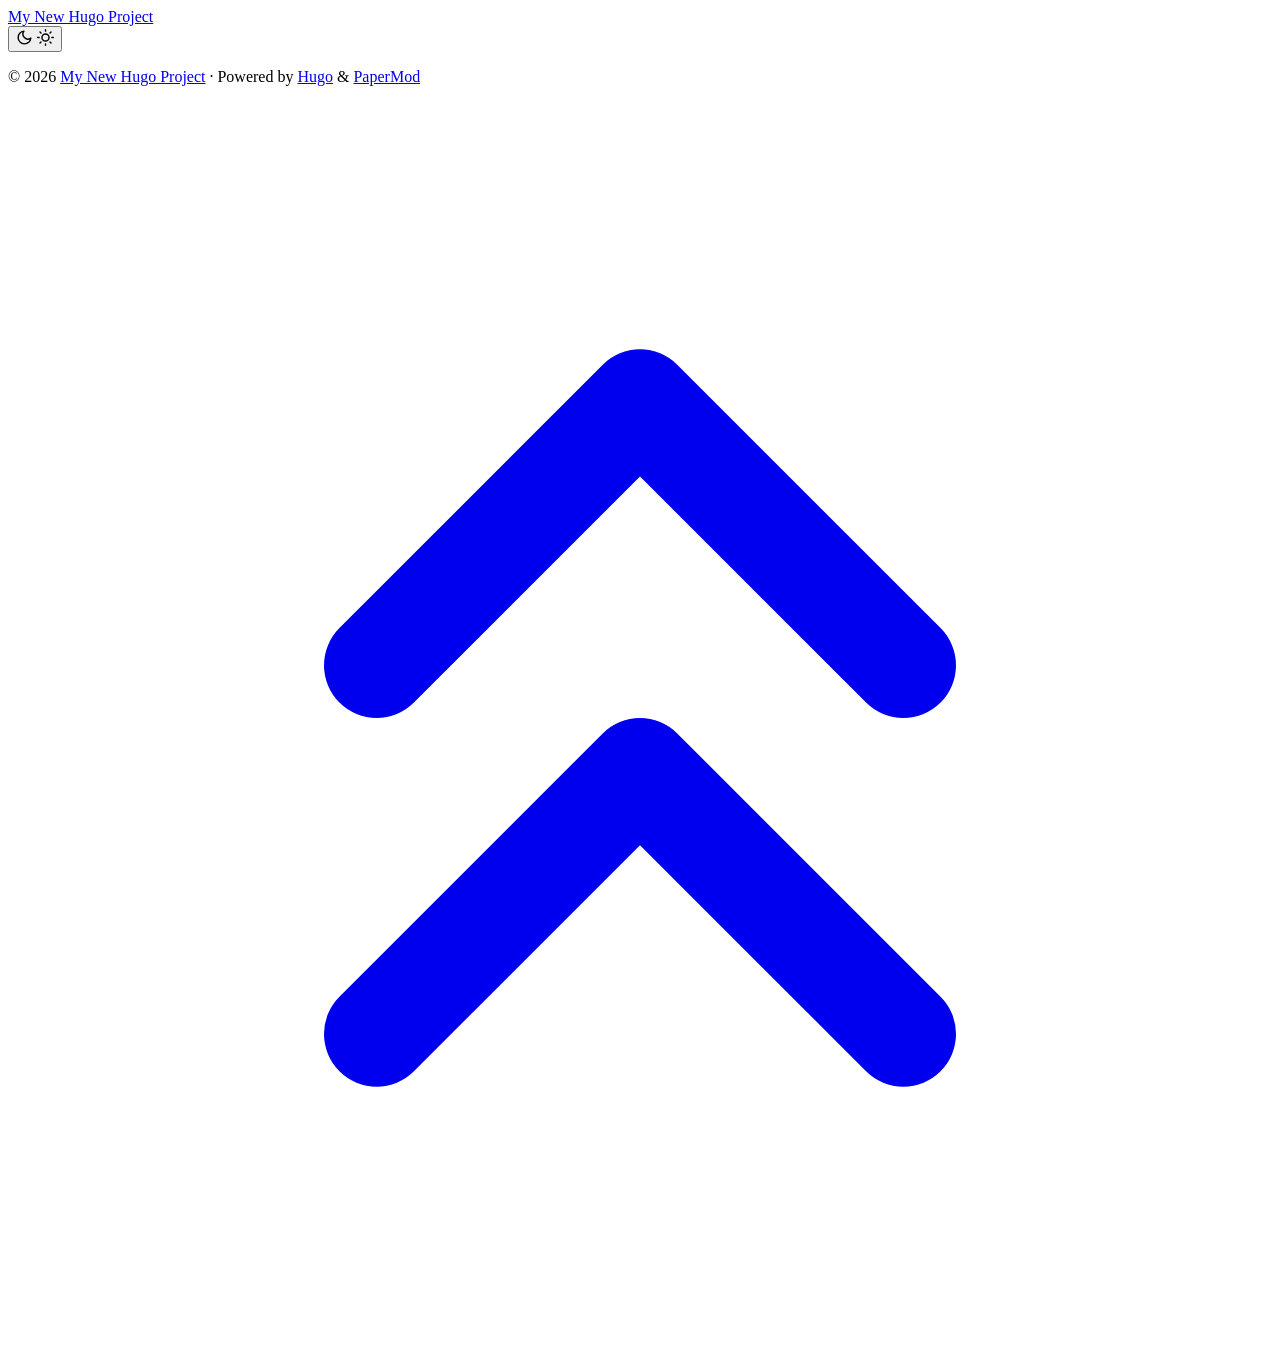
==== public/index.html @ f7597119 "Initial commit" ====
<!DOCTYPE html>
<html lang="en" dir="auto" data-theme="auto">

<head><script src="/livereload.js?mindelay=10&amp;v=2&amp;port=1313&amp;path=livereload" data-no-instant defer></script><meta charset="utf-8">
<meta http-equiv="X-UA-Compatible" content="IE=edge">
<meta name="viewport" content="width=device-width, initial-scale=1, shrink-to-fit=no">
<meta name="robots" content="noindex, nofollow">
<title>My New Hugo Project</title>

<meta name="description" content="">
<meta name="author" content="">
<link rel="canonical" href="http://localhost:1313/">
<link crossorigin="anonymous" href="/assets/css/stylesheet.95ae6e9689bd0037456375629f411acbf8ed76e0e9a7599900ad281f9526dee6.css" integrity="sha256-la5ulom9ADdFY3Vin0Eay/jtduDpp1mZAK0oH5Um3uY=" rel="preload stylesheet" as="style">
<link rel="icon" href="http://localhost:1313/favicon.ico">
<link rel="icon" type="image/png" sizes="16x16" href="http://localhost:1313/favicon-16x16.png">
<link rel="icon" type="image/png" sizes="32x32" href="http://localhost:1313/favicon-32x32.png">
<link rel="apple-touch-icon" href="http://localhost:1313/apple-touch-icon.png">
<link rel="mask-icon" href="http://localhost:1313/safari-pinned-tab.svg">
<meta name="theme-color" content="#2e2e33">
<meta name="msapplication-TileColor" content="#2e2e33">
<link rel="alternate" type="application/rss+xml" href="http://localhost:1313/index.xml" title="rss">
<link rel="alternate" hreflang="en" href="http://localhost:1313/">
<noscript>
    <style>
        #theme-toggle,
        .top-link {
            display: none;
        }

    </style>
    <style>
        @media (prefers-color-scheme: dark) {
            :root {
                --theme: rgb(29, 30, 32);
                --entry: rgb(46, 46, 51);
                --primary: rgb(218, 218, 219);
                --secondary: rgb(155, 156, 157);
                --tertiary: rgb(65, 66, 68);
                --content: rgb(196, 196, 197);
                --code-block-bg: rgb(46, 46, 51);
                --code-bg: rgb(55, 56, 62);
                --border: rgb(51, 51, 51);
                color-scheme: dark;
            }

            .list {
                background: var(--theme);
            }

            .toc {
                background: var(--entry);
            }
        }

    </style>
</noscript>
<script>
    if (localStorage.getItem("pref-theme") === "dark") {
        document.querySelector("html").dataset.theme = 'dark';
    } else if (localStorage.getItem("pref-theme") === "light") {
       document.querySelector("html").dataset.theme = 'light';
    } else if (window.matchMedia('(prefers-color-scheme: dark)').matches) {
        document.querySelector("html").dataset.theme = 'dark';
    } else {
        document.querySelector("html").dataset.theme = 'light';
    }

</script>
	<meta name="generator" content="Hugo 0.169.0">
</head>
<body class="list" id="top">
    <header class="header">
    <nav class="header-nav">
        <div class="logo">
            <a href="http://localhost:1313/" accesskey="h" title="My New Hugo Project (Alt + H)">My New Hugo Project</a>
            <div class="logo-switches">
                <button id="theme-toggle" class="theme-toggle" accesskey="t" title="(Alt + T)" aria-label="Toggle theme">
                    <svg class="moon" xmlns="http://www.w3.org/2000/svg" width="17" height="17" viewBox="0 0 24 24"
                        fill="none" stroke="currentColor" stroke-width="2" stroke-linecap="round"
                        stroke-linejoin="round">
                        <path d="M21 12.79A9 9 0 1 1 11.21 3 7 7 0 0 0 21 12.79z"></path>
                    </svg>
                    <svg class="sun" xmlns="http://www.w3.org/2000/svg" width="17" height="17" viewBox="0 0 24 24"
                        fill="none" stroke="currentColor" stroke-width="2" stroke-linecap="round"
                        stroke-linejoin="round">
                        <circle cx="12" cy="12" r="5"></circle>
                        <line x1="12" y1="1" x2="12" y2="3"></line>
                        <line x1="12" y1="21" x2="12" y2="23"></line>
                        <line x1="4.22" y1="4.22" x2="5.64" y2="5.64"></line>
                        <line x1="18.36" y1="18.36" x2="19.78" y2="19.78"></line>
                        <line x1="1" y1="12" x2="3" y2="12"></line>
                        <line x1="21" y1="12" x2="23" y2="12"></line>
                        <line x1="4.22" y1="19.78" x2="5.64" y2="18.36"></line>
                        <line x1="18.36" y1="5.64" x2="19.78" y2="4.22"></line>
                    </svg>
                </button>
            </div>
        </div>
        <ul id="menu" class="menu">
        </ul>
    </nav>
</header>
<main class="main"> 
    </main>
    
<footer class="footer">
        <span>&copy; 2026 <a href="http://localhost:1313/">My New Hugo Project</a></span> · 

    
    
    <span>
        Powered by
        <a href="https://gohugo.io/?utm_source=papermod" rel="noopener" target="_blank">Hugo</a> &
        <a href="https://github.com/adityatelange/hugo-PaperMod/" rel="noopener" target="_blank">PaperMod</a>
    </span>
</footer>
<a href="#top" id="top-link" class="top-link hidden" aria-label="go to top" title="Go to Top (Alt + G)" accesskey="g">
    <svg xmlns="http://www.w3.org/2000/svg" viewBox="0 0 24 24" fill="none" stroke="currentColor" stroke-width="2"
        stroke-linecap="round" stroke-linejoin="round" class="feather feather-chevrons-up">
        <polyline points="17 11 12 6 7 11"></polyline>
        <polyline points="17 18 12 13 7 18"></polyline>
    </svg>
</a>

<script>
    let menu = document.getElementById('menu');
    if (menu) {
        
        const scrollPosition = localStorage.getItem("menu-scroll-position");
        if (scrollPosition) {
            menu.scrollLeft = parseInt(scrollPosition, 10);
        }
        
        
        let menuScrollTimeout;
        menu.addEventListener("scroll", function () {
            clearTimeout(menuScrollTimeout);
            menuScrollTimeout = setTimeout(function () {
                localStorage.setItem("menu-scroll-position", menu.scrollLeft);
            }, 150);
        }, { passive: true });
    }

    document.querySelectorAll('a[href^="#"]').forEach(anchor => {
        anchor.addEventListener("click", function (e) {
            e.preventDefault();
            var id = this.getAttribute("href").substr(1);
            const target = document.querySelector(`[id='${decodeURIComponent(id)}']`);
            if (!window.matchMedia('(prefers-reduced-motion: reduce)').matches) {
                target.scrollIntoView({
                    behavior: "smooth"
                });
            } else {
                target.scrollIntoView();
            }
            
            
            if (target.tabIndex < 0 && !target.hasAttribute("tabindex")) {
                target.setAttribute("tabindex", "-1");
            }
            target.focus({ preventScroll: true });
            if (id === "top") {
                history.replaceState(null, null, " ");
            } else {
                history.pushState(null, null, `#${id}`);
            }
        });
    });

</script>
<script>
    var toplink = document.getElementById("top-link");
    var scrollTicking = false;
    
    window.addEventListener("scroll", function () {
        if (scrollTicking) {
            return;
        }
        scrollTicking = true;
        requestAnimationFrame(function () {
            const scrollThreshold = window.innerHeight;
            const shown = document.body.scrollTop > scrollThreshold || document.documentElement.scrollTop > scrollThreshold;
            toplink.classList.toggle("hidden", !shown);
            scrollTicking = false;
        });
    }, { passive: true });

</script>
<script>
    document.getElementById("theme-toggle").addEventListener("click", () => {
        const html = document.querySelector("html");
        if (html.dataset.theme === "dark") {
            html.dataset.theme = 'light';
            localStorage.setItem("pref-theme", 'light');
        } else {
            html.dataset.theme = 'dark';
            localStorage.setItem("pref-theme", 'dark');
        }
    })

</script>
</body>

</html>
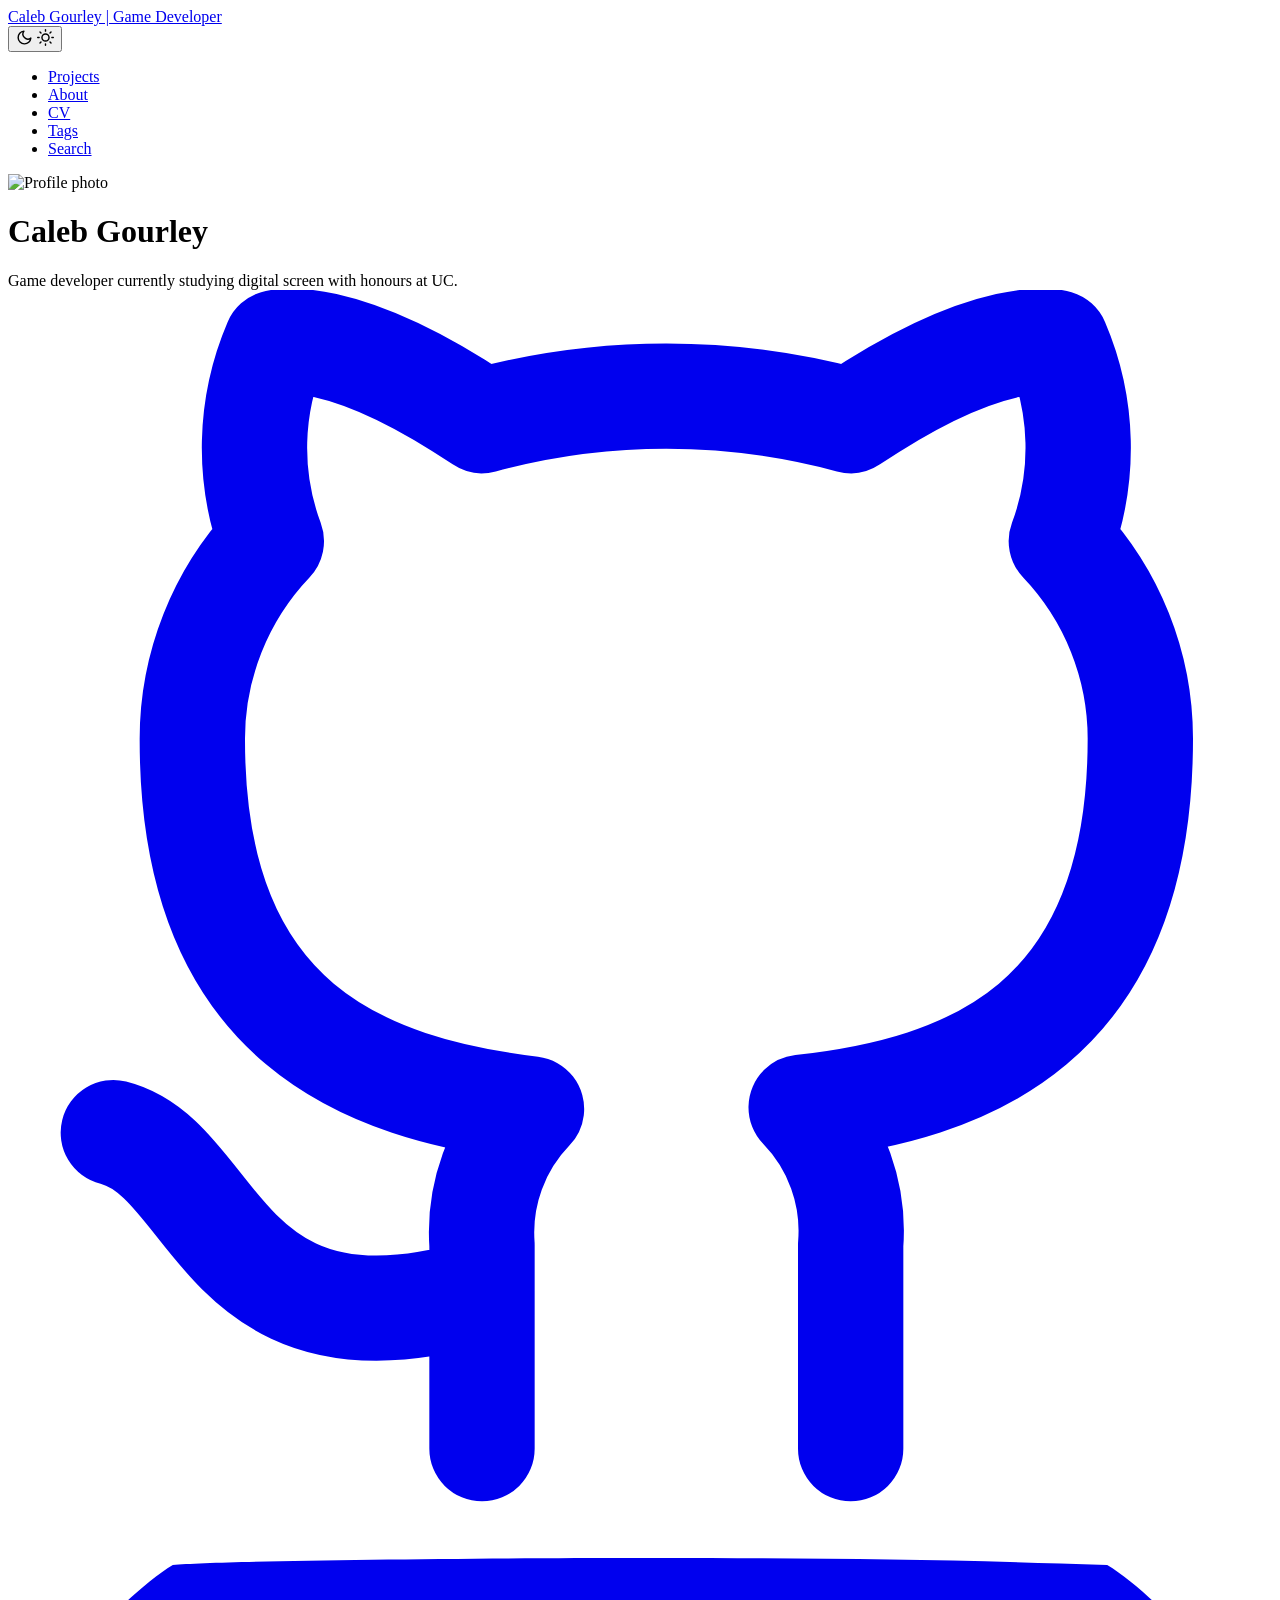
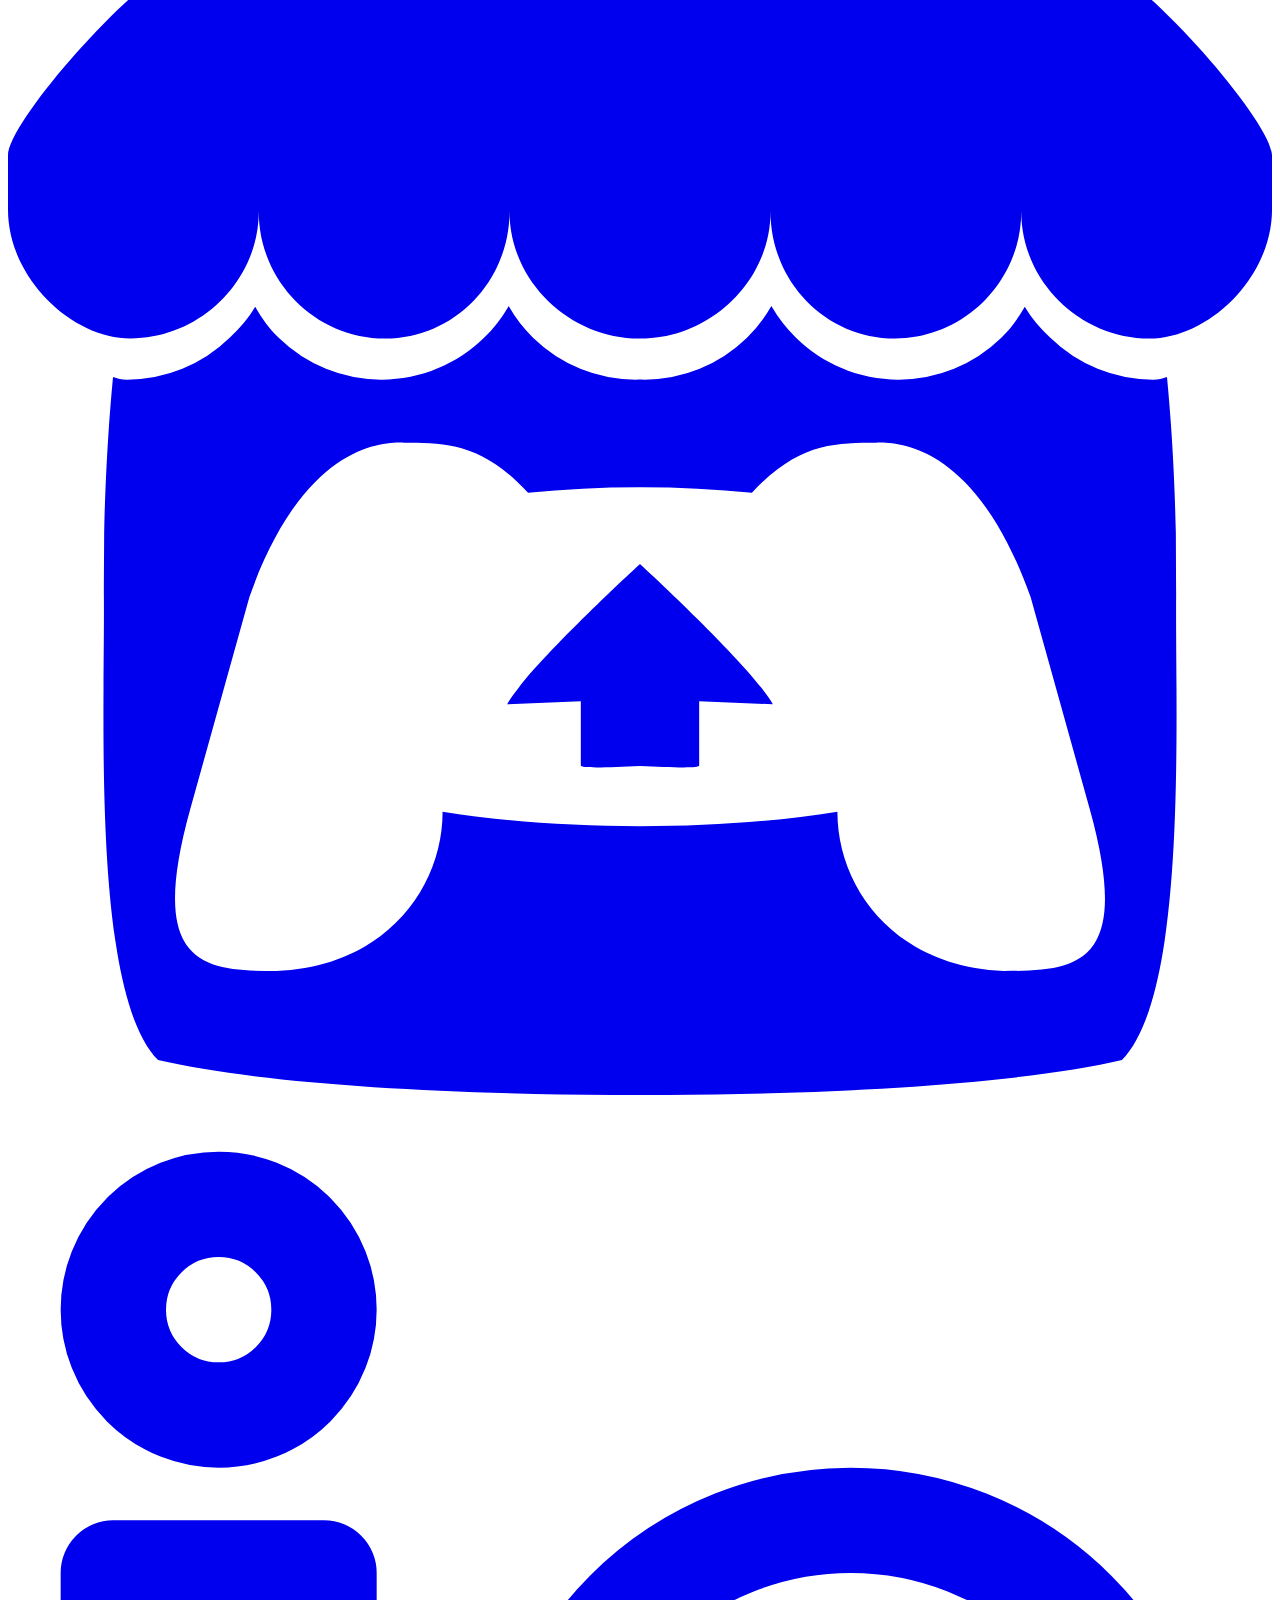
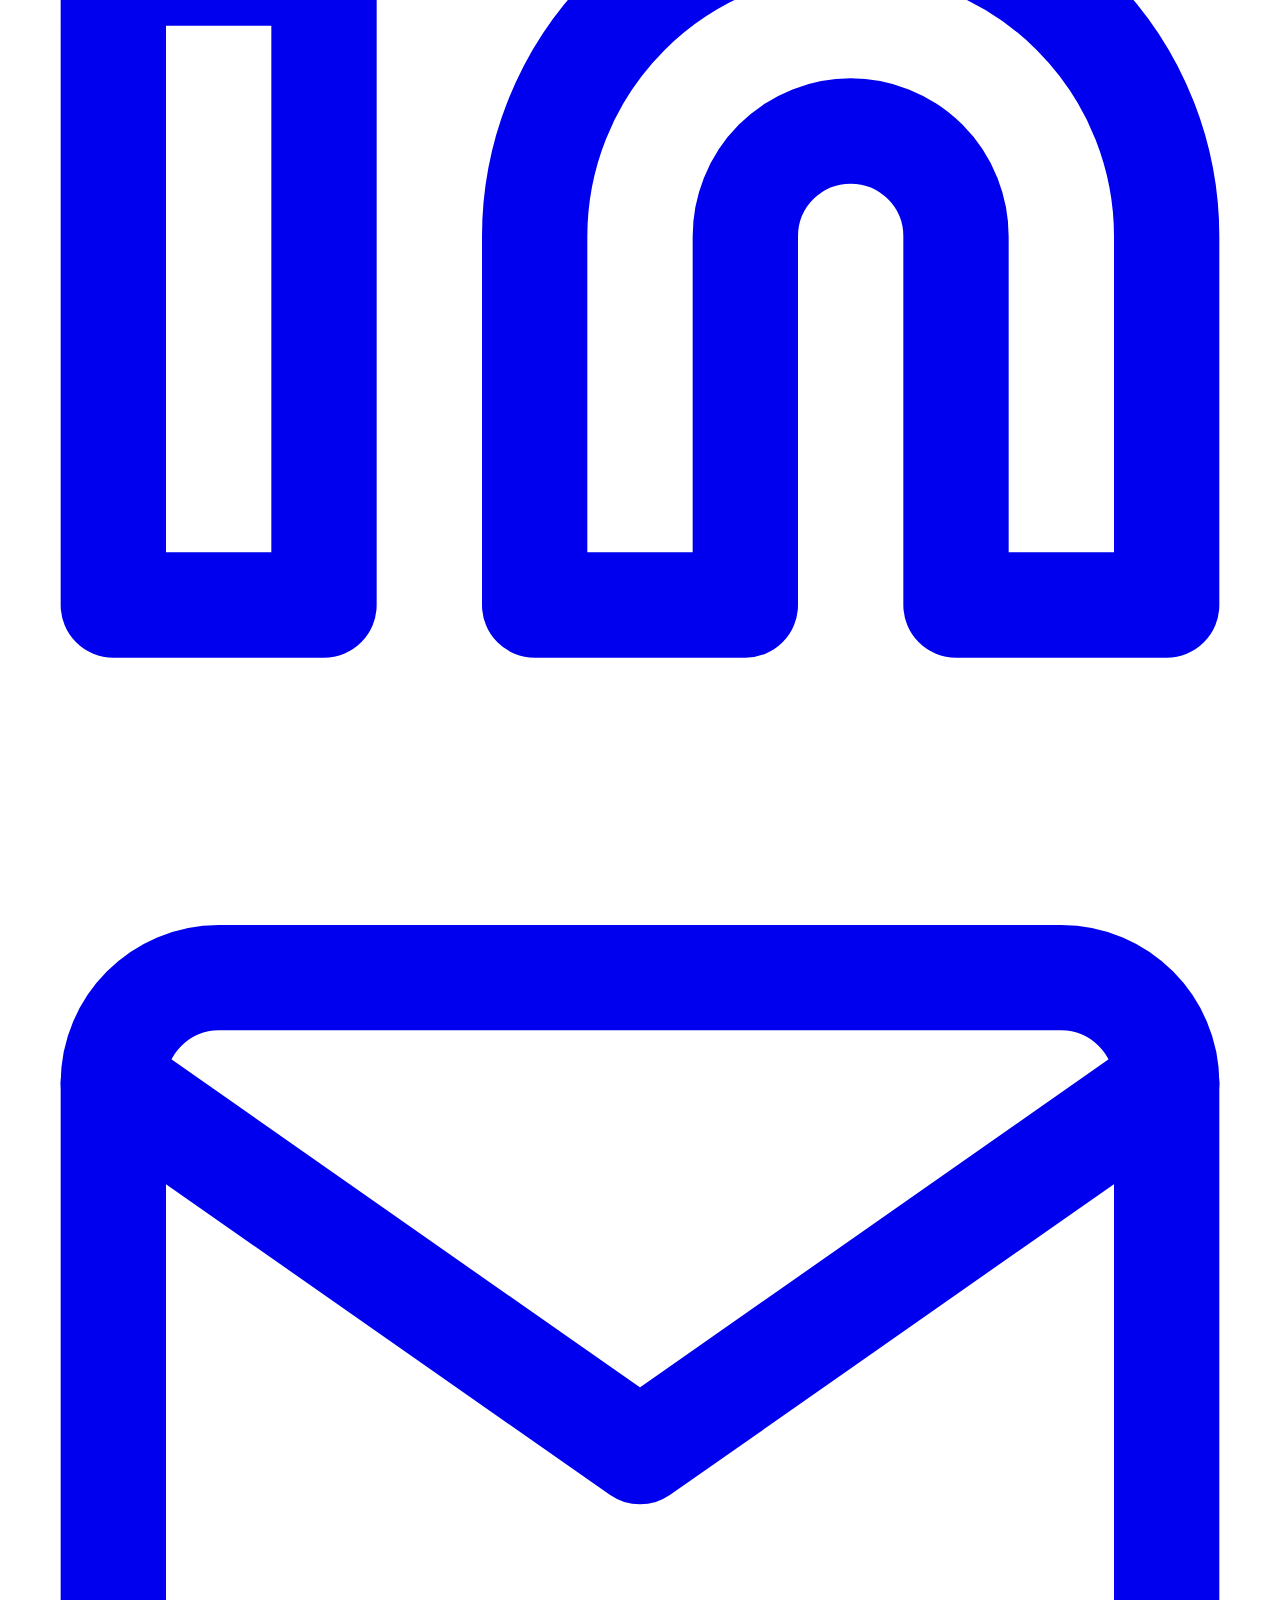
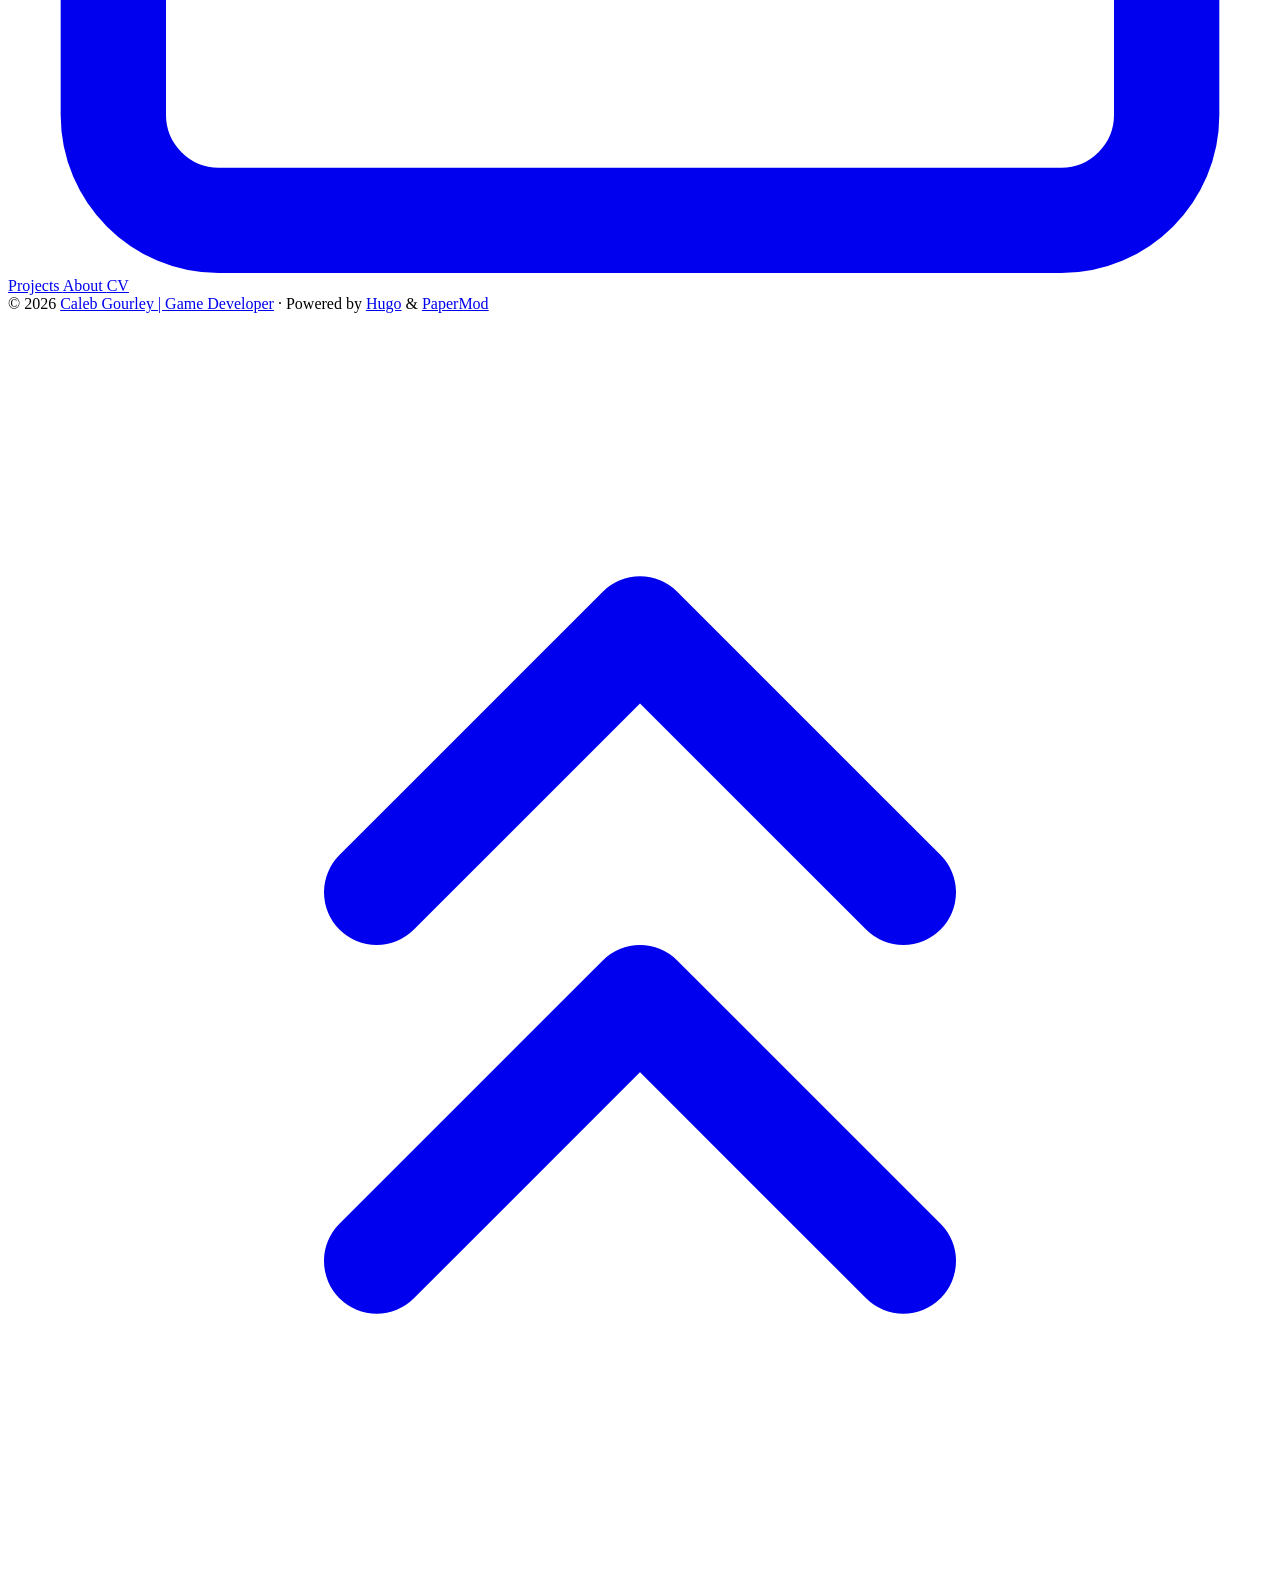
==== commit e4e7cc88: "core structure and add Patchwork and Cool Turtle Throwdown 2 content" ====
--- a/public/index.html
+++ b/public/index.html
@@ -1,25 +1,26 @@
 <!DOCTYPE html>
 <html lang="en" dir="auto" data-theme="auto">
 
-<head><script src="/livereload.js?mindelay=10&amp;v=2&amp;port=1313&amp;path=livereload" data-no-instant defer></script><meta charset="utf-8">
+<head><script src="/portfolio/livereload.js?mindelay=10&amp;v=2&amp;port=1313&amp;path=portfolio/livereload" data-no-instant defer></script><meta charset="utf-8">
 <meta http-equiv="X-UA-Compatible" content="IE=edge">
 <meta name="viewport" content="width=device-width, initial-scale=1, shrink-to-fit=no">
-<meta name="robots" content="noindex, nofollow">
-<title>My New Hugo Project</title>
-
-<meta name="description" content="">
-<meta name="author" content="">
-<link rel="canonical" href="http://localhost:1313/">
-<link crossorigin="anonymous" href="/assets/css/stylesheet.95ae6e9689bd0037456375629f411acbf8ed76e0e9a7599900ad281f9526dee6.css" integrity="sha256-la5ulom9ADdFY3Vin0Eay/jtduDpp1mZAK0oH5Um3uY=" rel="preload stylesheet" as="style">
-<link rel="icon" href="http://localhost:1313/favicon.ico">
-<link rel="icon" type="image/png" sizes="16x16" href="http://localhost:1313/favicon-16x16.png">
-<link rel="icon" type="image/png" sizes="32x32" href="http://localhost:1313/favicon-32x32.png">
-<link rel="apple-touch-icon" href="http://localhost:1313/apple-touch-icon.png">
-<link rel="mask-icon" href="http://localhost:1313/safari-pinned-tab.svg">
+<meta name="robots" content="index, follow">
+<title>Caleb Gourley | Game Developer</title>
+
+<meta name="description" content="Game developer portfolio | gameplay programming, design, and tools.">
+<meta name="author" content="Caleb Gourley">
+<link rel="canonical" href="http://localhost:1313/portfolio/">
+<link crossorigin="anonymous" href="/portfolio/assets/css/stylesheet.90018aebfb45eaf97087ad6958065123cd31129f1f7e052c9611c4ac10db2dcd.css" integrity="sha256-kAGK6/tF6vlwh61pWAZRI80xEp8ffgUslhHErBDbLc0=" rel="preload stylesheet" as="style">
+<link rel="icon" href="http://localhost:1313/portfolio/favicon.ico">
+<link rel="icon" type="image/png" sizes="16x16" href="http://localhost:1313/portfolio/favicon-16x16.png">
+<link rel="icon" type="image/png" sizes="32x32" href="http://localhost:1313/portfolio/favicon-32x32.png">
+<link rel="apple-touch-icon" href="http://localhost:1313/portfolio/apple-touch-icon.png">
+<link rel="mask-icon" href="http://localhost:1313/portfolio/safari-pinned-tab.svg">
 <meta name="theme-color" content="#2e2e33">
 <meta name="msapplication-TileColor" content="#2e2e33">
-<link rel="alternate" type="application/rss+xml" href="http://localhost:1313/index.xml" title="rss">
-<link rel="alternate" hreflang="en" href="http://localhost:1313/">
+<link rel="alternate" type="application/rss+xml" href="http://localhost:1313/portfolio/index.xml" title="rss">
+<link rel="alternate" type="application/json" href="http://localhost:1313/portfolio/index.json" title="json">
+<link rel="alternate" hreflang="en" href="http://localhost:1313/portfolio/">
 <noscript>
     <style>
         #theme-toggle,
@@ -65,6 +66,29 @@
         document.querySelector("html").dataset.theme = 'light';
     }
 
+</script><meta property="og:url" content="http://localhost:1313/portfolio/">
+  <meta property="og:site_name" content="Caleb Gourley | Game Developer">
+  <meta property="og:title" content="Caleb Gourley | Game Developer">
+  <meta property="og:description" content="Game developer portfolio | gameplay programming, design, and tools.">
+  <meta property="og:locale" content="en_us">
+  <meta property="og:type" content="website">
+
+  <meta name="twitter:card" content="summary">
+  <meta name="twitter:title" content="Caleb Gourley | Game Developer">
+  <meta name="twitter:description" content="Game developer portfolio | gameplay programming, design, and tools.">
+
+<script type="application/ld+json">
+{
+  "@context": "https://schema.org",
+  "@type": "Organization",
+  "name": "Caleb Gourley | Game Developer",
+  "url": "http://localhost:1313/portfolio/",
+  "description": "Game developer portfolio | gameplay programming, design, and tools.",
+  "logo": "http://localhost:1313/portfolio/favicon.ico",
+  "sameAs": [
+      "https://github.com/Caleb-Gourley", "https://caleb-gourley.itch.io/", "https://www.linkedin.com/in/caleb-gourley-924a6131b/", "calebgourley@outlook.com"
+  ]
+}
 </script>
 	<meta name="generator" content="Hugo 0.169.0">
 </head>
@@ -72,7 +96,7 @@
     <header class="header">
     <nav class="header-nav">
         <div class="logo">
-            <a href="http://localhost:1313/" accesskey="h" title="My New Hugo Project (Alt + H)">My New Hugo Project</a>
+            <a href="http://localhost:1313/portfolio/" accesskey="h" title="Caleb Gourley | Game Developer (Alt + H)">Caleb Gourley | Game Developer</a>
             <div class="logo-switches">
                 <button id="theme-toggle" class="theme-toggle" accesskey="t" title="(Alt + T)" aria-label="Toggle theme">
                     <svg class="moon" xmlns="http://www.w3.org/2000/svg" width="17" height="17" viewBox="0 0 24 24"
@@ -97,14 +121,99 @@
             </div>
         </div>
         <ul id="menu" class="menu">
+            <li>
+                <a href="http://localhost:1313/portfolio/projects/" title="Projects">
+                    <span>Projects</span>
+                </a>
+            </li>
+            <li>
+                <a href="http://localhost:1313/portfolio/about/" title="About">
+                    <span>About</span>
+                </a>
+            </li>
+            <li>
+                <a href="http://localhost:1313/portfolio/pdf/caleb-gourley-cv.pdf" title="CV">
+                    <span>CV</span>
+                </a>
+            </li>
+            <li>
+                <a href="http://localhost:1313/portfolio/tags/" title="Tags">
+                    <span>Tags</span>
+                </a>
+            </li>
+            <li>
+                <a href="http://localhost:1313/portfolio/search/" title="Search (Alt &#43; /)" accesskey=/>
+                    <span>Search</span>
+                </a>
+            </li>
         </ul>
     </nav>
 </header>
-<main class="main"> 
+<main class="main"><div class="profile">
+    <div class="profile_inner">
+        <img draggable="false" src="http://localhost:1313/portfolio/images/profile.png" alt="Profile photo" title="Profile photo"
+            height="160" width="160" />
+        <h1>Caleb Gourley</h1>
+        <span>Game developer currently studying digital screen with honours at UC.</span><div class="social-icons" >
+    <a href="https://github.com/Caleb-Gourley" target="_blank" rel="noopener noreferrer me"
+        title="Github">
+        <svg xmlns="http://www.w3.org/2000/svg" viewBox="0 0 24 24" fill="none" stroke="currentColor" stroke-width="2"
+    stroke-linecap="round" stroke-linejoin="round">
+    <path
+        d="M9 19c-5 1.5-5-2.5-7-3m14 6v-3.87a3.37 3.37 0 0 0-.94-2.61c3.14-.35 6.44-1.54 6.44-7A5.44 5.44 0 0 0 20 4.77 5.07 5.07 0 0 0 19.91 1S18.73.65 16 2.48a13.38 13.38 0 0 0-7 0C6.27.65 5.09 1 5.09 1A5.07 5.07 0 0 0 5 4.77a5.44 5.44 0 0 0-1.5 3.78c0 5.42 3.3 6.61 6.44 7A3.37 3.37 0 0 0 9 18.13V22">
+    </path>
+</svg>
+    </a>
+    <a href="https://caleb-gourley.itch.io/" target="_blank" rel="noopener noreferrer me"
+        title="Itchio">
+        <svg xmlns="http://www.w3.org/2000/svg" viewBox="0 0 245.371 220.736" fill="currentColor">
+    <path
+        d="M31.99 1.365C21.287 7.72.2 31.945 0 38.298v10.516C0 62.144 12.46 73.86 23.773 73.86c13.584 0 24.902-11.258 24.903-24.62 0 13.362 10.93 24.62 24.515 24.62 13.586 0 24.165-11.258 24.165-24.62 0 13.362 11.622 24.62 25.207 24.62h.246c13.586 0 25.208-11.258 25.208-24.62 0 13.362 10.58 24.62 24.164 24.62 13.585 0 24.515-11.258 24.515-24.62 0 13.362 11.32 24.62 24.903 24.62 11.313 0 23.773-11.714 23.773-25.046V38.298c-.2-6.354-21.287-30.58-31.988-36.933C180.118.197 157.056-.005 122.685 0c-34.37.003-81.228.54-90.697 1.365zm65.194 66.217a28.025 28.025 0 0 1-4.78 6.155c-5.128 5.014-12.157 8.122-19.906 8.122a28.482 28.482 0 0 1-19.948-8.126c-1.858-1.82-3.27-3.766-4.563-6.032l-.006.004c-1.292 2.27-3.092 4.215-4.954 6.037a28.5 28.5 0 0 1-19.948 8.12c-.934 0-1.906-.258-2.692-.528-1.092 11.372-1.553 22.24-1.716 30.164l-.002.045c-.02 4.024-.04 7.333-.06 11.93.21 23.86-2.363 77.334 10.52 90.473 19.964 4.655 56.7 6.775 93.555 6.788h.006c36.854-.013 73.59-2.133 93.554-6.788 12.883-13.14 10.31-66.614 10.52-90.474-.022-4.596-.04-7.905-.06-11.93l-.003-.045c-.162-7.926-.623-18.793-1.715-30.165-.786.27-1.757.528-2.692.528a28.5 28.5 0 0 1-19.948-8.12c-1.862-1.822-3.662-3.766-4.955-6.037l-.006-.004c-1.294 2.266-2.705 4.213-4.563 6.032a28.48 28.48 0 0 1-19.947 8.125c-7.748 0-14.778-3.11-19.906-8.123a28.025 28.025 0 0 1-4.78-6.155 27.99 27.99 0 0 1-4.736 6.155 28.49 28.49 0 0 1-19.95 8.124c-.27 0-.54-.012-.81-.02h-.007c-.27.008-.54.02-.813.02a28.49 28.49 0 0 1-19.95-8.123 27.992 27.992 0 0 1-4.736-6.155zm-20.486 26.49l-.002.01h.015c8.113.017 15.32 0 24.25 9.746 7.028-.737 14.372-1.105 21.722-1.094h.006c7.35-.01 14.694.357 21.723 1.094 8.93-9.747 16.137-9.73 24.25-9.746h.014l-.002-.01c3.833 0 19.166 0 29.85 30.007L210 165.244c8.504 30.624-2.723 31.373-16.727 31.4-20.768-.773-32.267-15.855-32.267-30.935-11.496 1.884-24.907 2.826-38.318 2.827h-.006c-13.412 0-26.823-.943-38.318-2.827 0 15.08-11.5 30.162-32.267 30.935-14.004-.027-25.23-.775-16.726-31.4L46.85 124.08C57.534 94.073 72.867 94.073 76.7 94.073zm45.985 23.582v.006c-.02.02-21.863 20.08-25.79 27.215l14.304-.573v12.474c0 .584 5.74.346 11.486.08h.006c5.744.266 11.485.504 11.485-.08v-12.474l14.304.573c-3.928-7.135-25.79-27.215-25.79-27.215v-.006l-.003.002z" />
+</svg>
+    </a>
+    <a href="https://www.linkedin.com/in/caleb-gourley-924a6131b/" target="_blank" rel="noopener noreferrer me"
+        title="Linkedin">
+        <svg xmlns="http://www.w3.org/2000/svg" viewBox="0 0 24 24" fill="none" stroke="currentColor" stroke-width="2"
+    stroke-linecap="round" stroke-linejoin="round">
+    <path d="M16 8a6 6 0 0 1 6 6v7h-4v-7a2 2 0 0 0-2-2 2 2 0 0 0-2 2v7h-4v-7a6 6 0 0 1 6-6z"></path>
+    <rect x="2" y="9" width="4" height="12"></rect>
+    <circle cx="4" cy="4" r="2"></circle>
+</svg>
+    </a>
+    <a href="calebgourley@outlook.com" target="_blank" rel="noopener noreferrer me"
+        title="Email">
+        <svg xmlns="http://www.w3.org/2000/svg" viewBox="0 0 24 21" fill="none" stroke="currentColor" stroke-width="2"
+    stroke-linecap="round" stroke-linejoin="round">
+    <path d="M4 4h16c1.1 0 2 .9 2 2v12c0 1.1-.9 2-2 2H4c-1.1 0-2-.9-2-2V6c0-1.1.9-2 2-2z"></path>
+    <polyline points="22,6 12,13 2,6"></polyline>
+</svg>
+    </a>
+</div>
+
+        <div class="buttons">
+            <a class="button" href="projects/" rel="noopener" title="Projects">
+                <span class="button-inner">
+                    Projects
+                </span>
+            </a>
+            <a class="button" href="about/" rel="noopener" title="About">
+                <span class="button-inner">
+                    About
+                </span>
+            </a>
+            <a class="button" href="pdf/caleb-gourley-cv-temp.pdf" rel="noopener" title="CV">
+                <span class="button-inner">
+                    CV
+                </span>
+            </a>
+        </div>
+    </div>
+</div>
+
     </main>
     
 <footer class="footer">
-        <span>&copy; 2026 <a href="http://localhost:1313/">My New Hugo Project</a></span> · 
+        <span>&copy; 2026 <a href="http://localhost:1313/portfolio/">Caleb Gourley | Game Developer</a></span> · 
 
     
     
@@ -120,7 +229,8 @@
         <polyline points="17 11 12 6 7 11"></polyline>
         <polyline points="17 18 12 13 7 18"></polyline>
     </svg>
-</a>
+</a><script src="/portfolio/js/carousel.min.1427129c6c2639448990a967f85dbe1b670714865f9b87495d3cd101b526c97a.js" integrity="sha256-FCcSnGwmOUSJkKln&#43;F2&#43;G2cHFIZfm4dJXTzRAbUmyXo=" defer></script>
+
 
 <script>
     let menu = document.getElementById('menu');
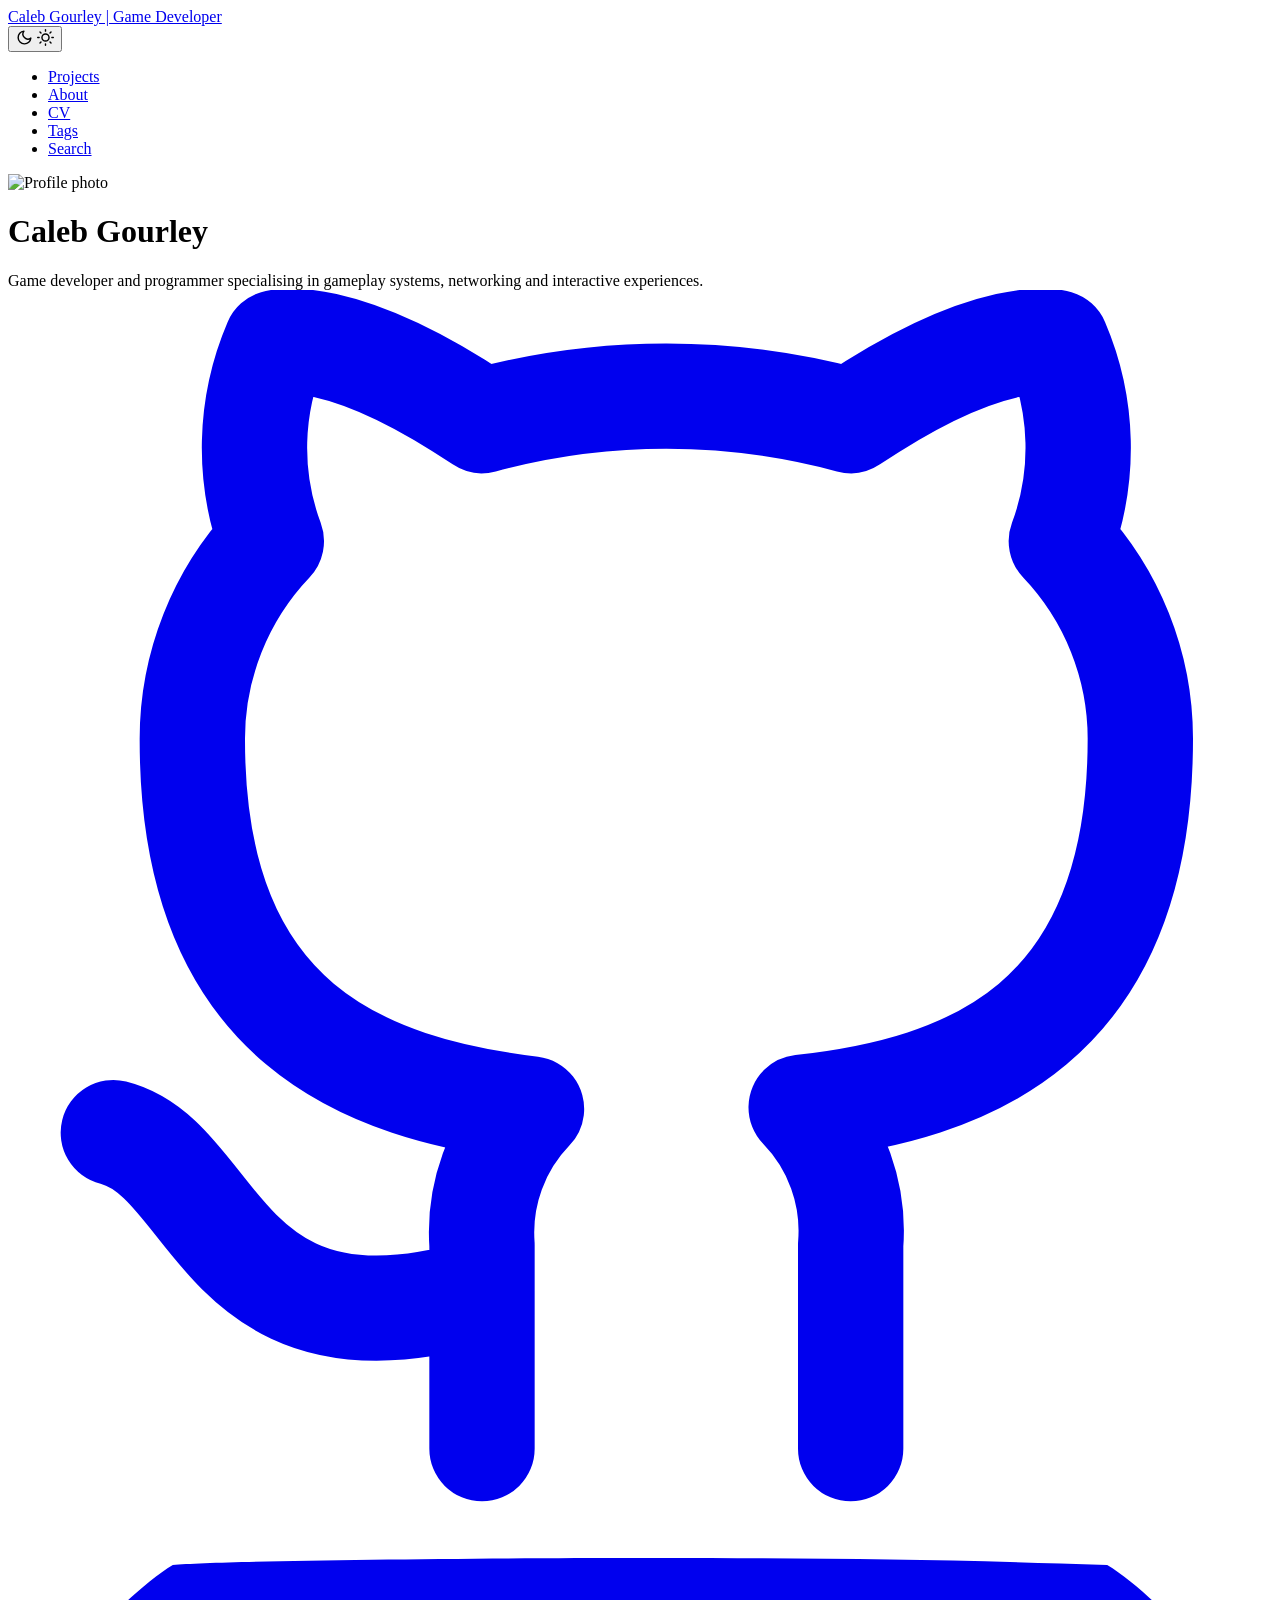
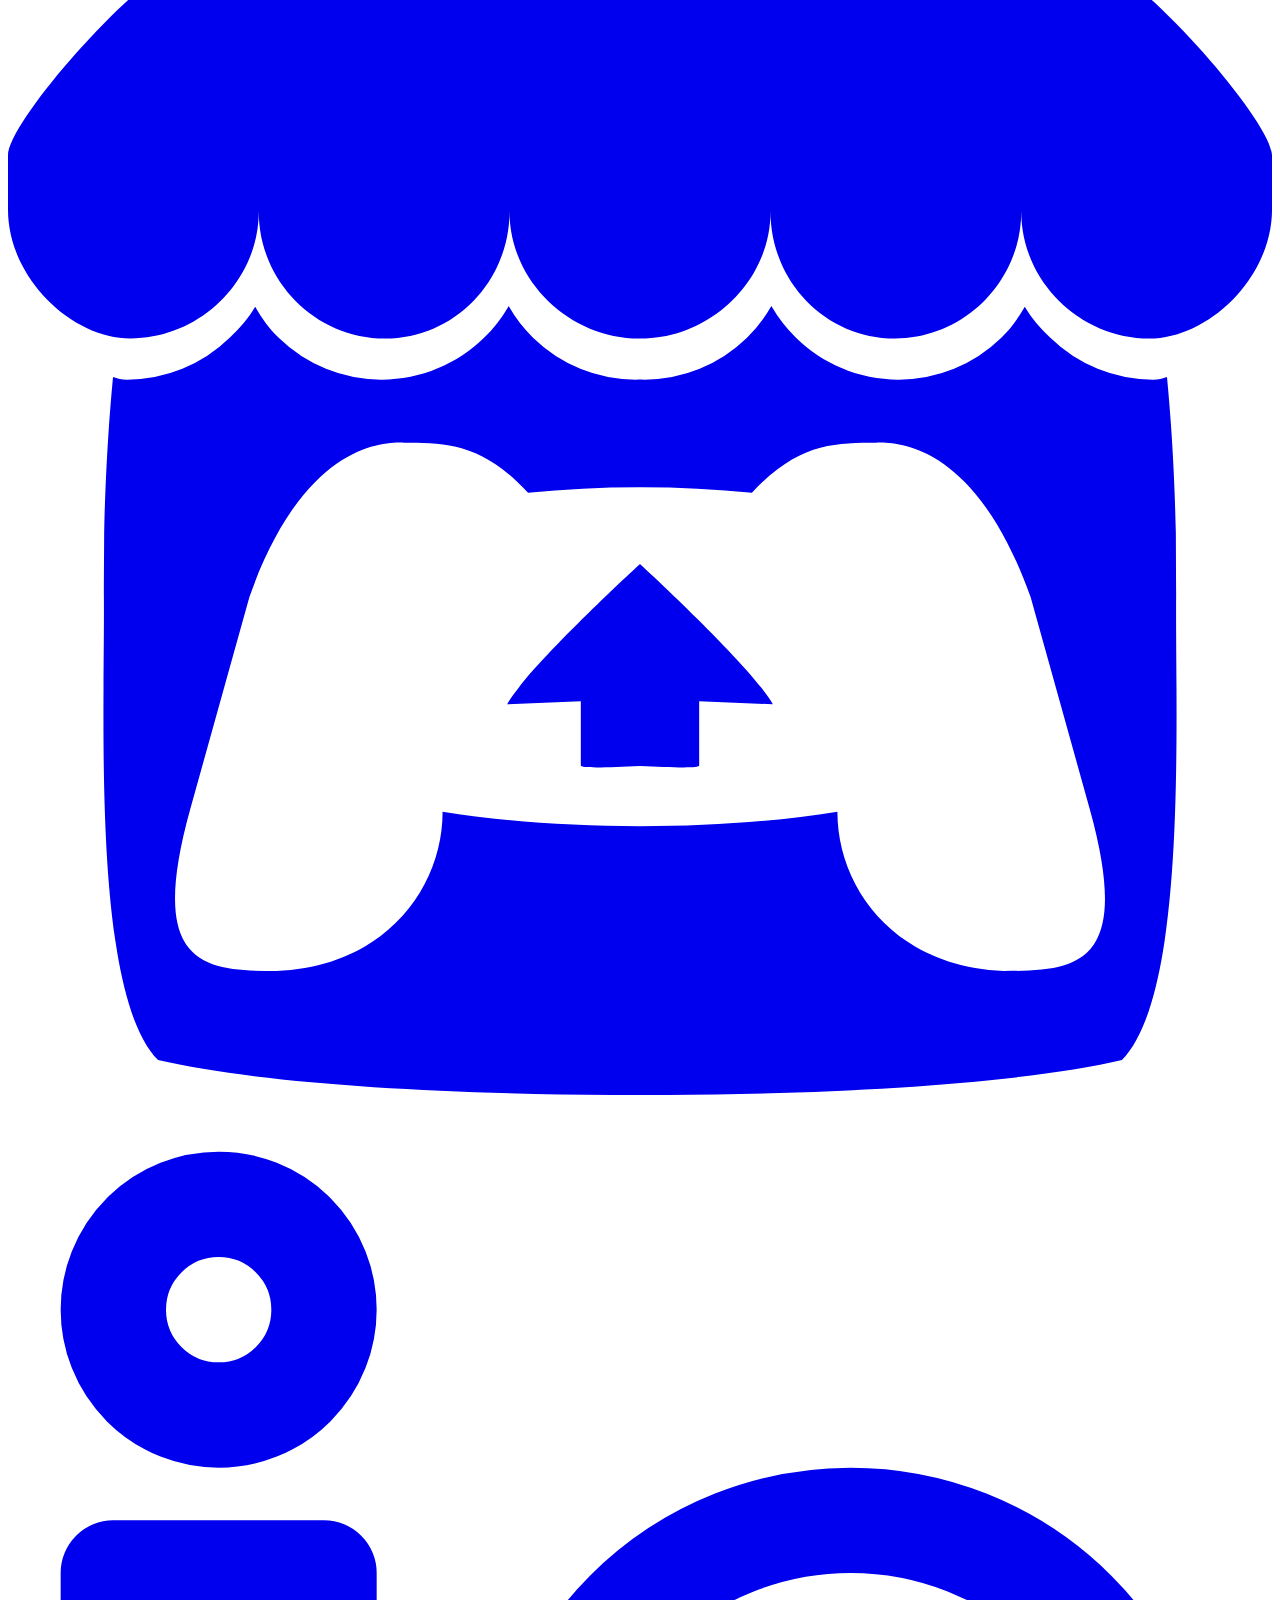
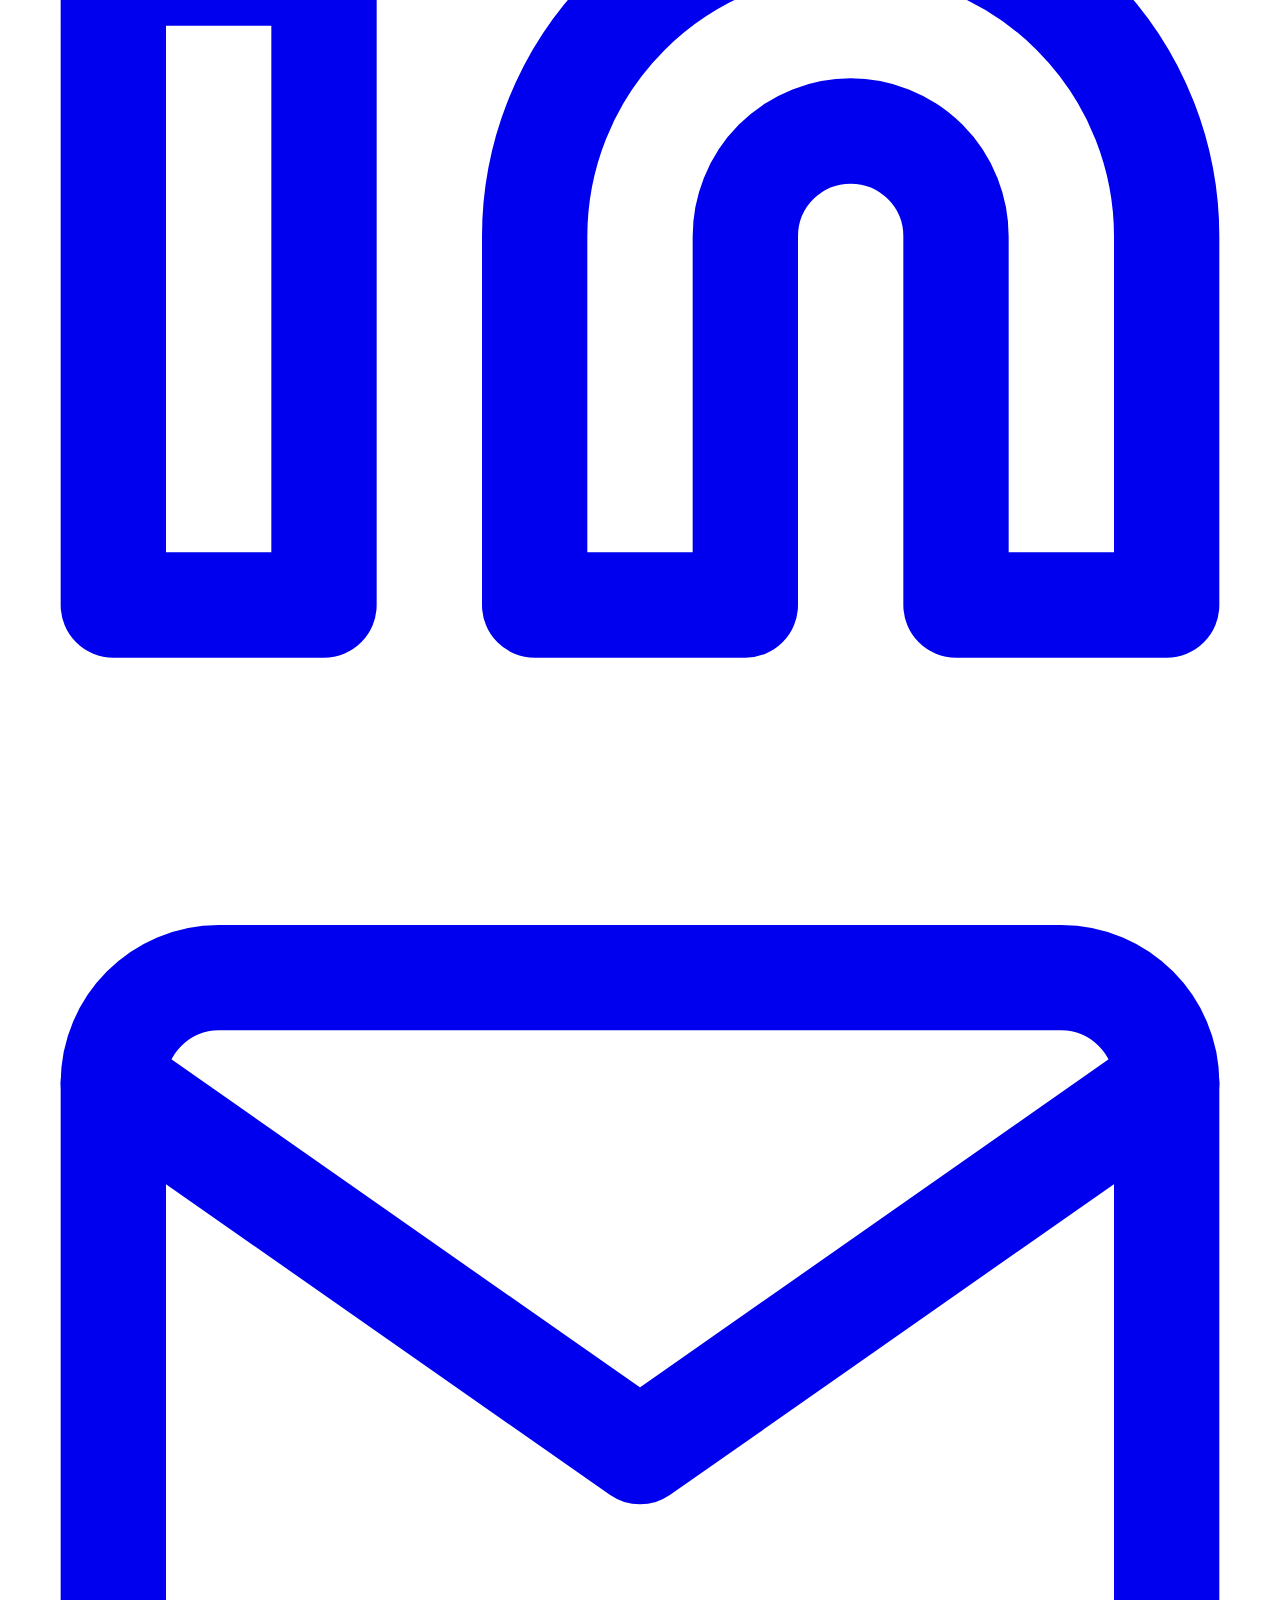
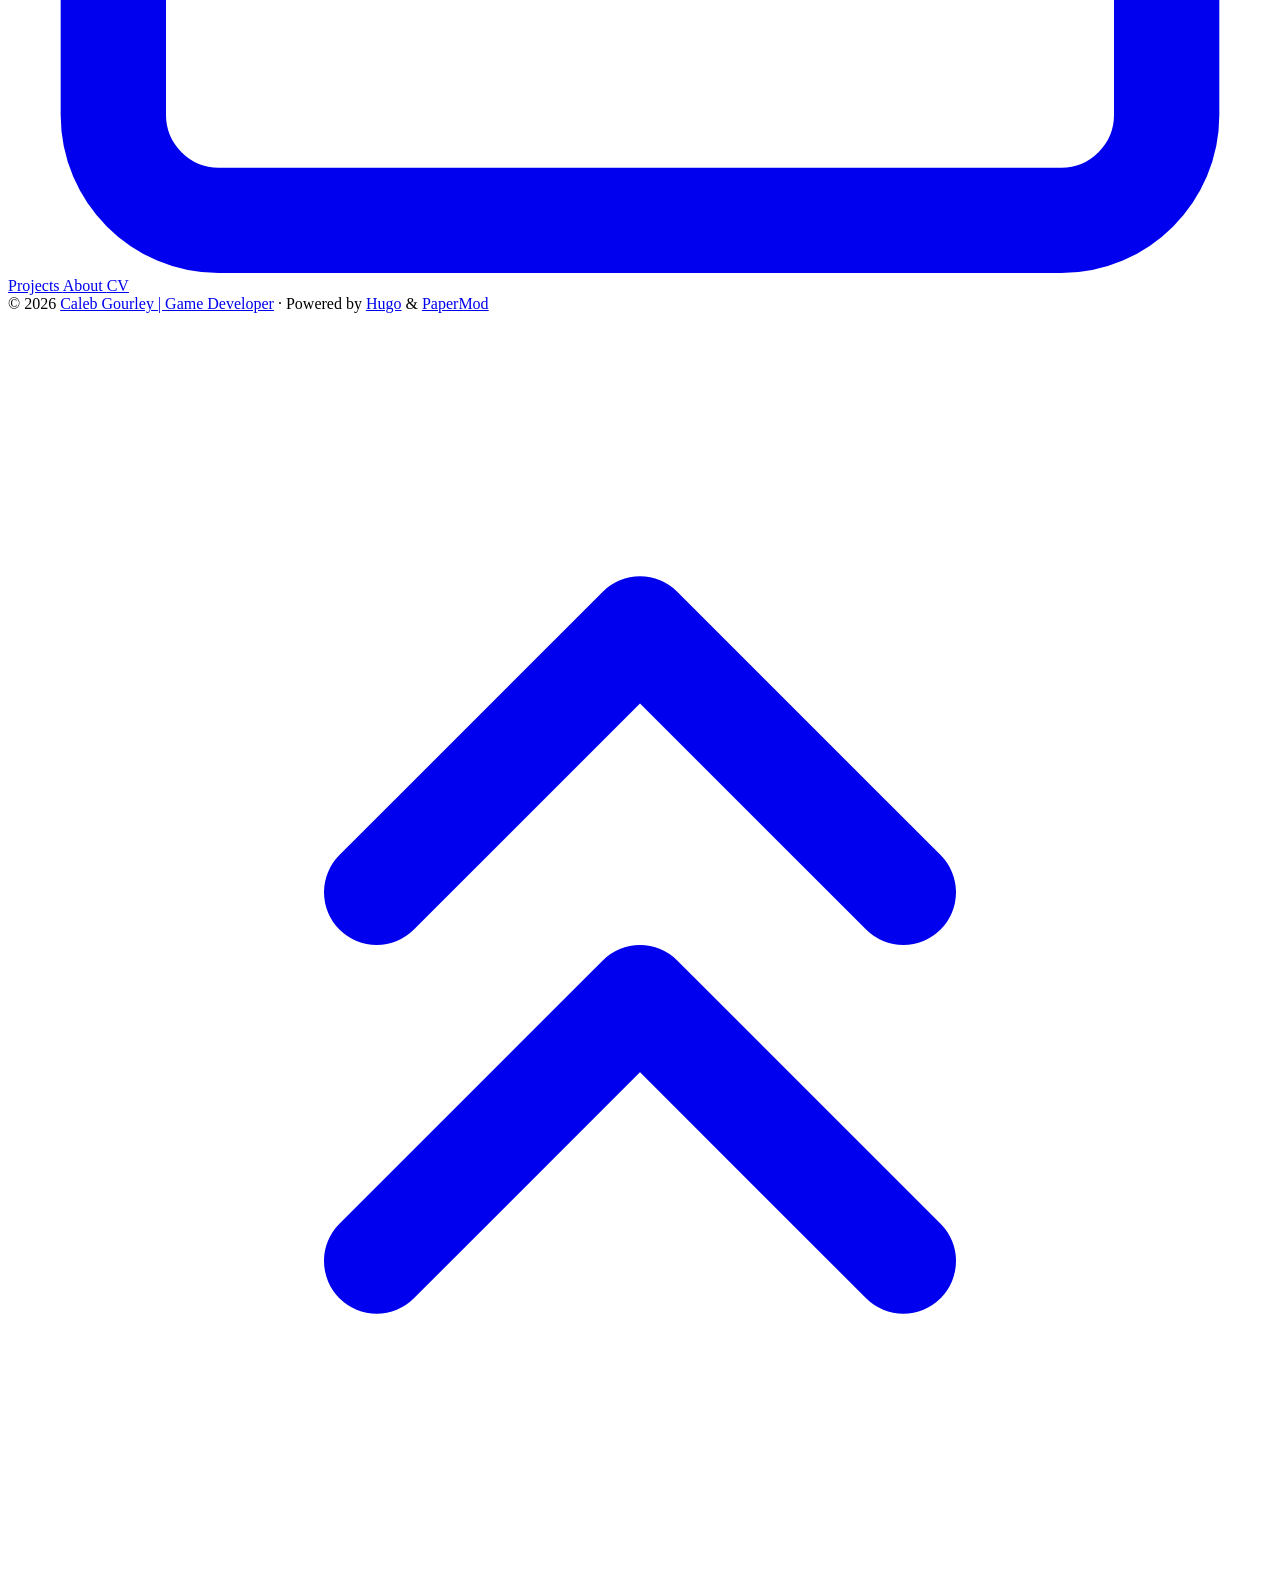
==== commit 641c3ae8: "Add content to about page and homepage" ====
--- a/public/index.html
+++ b/public/index.html
@@ -7,7 +7,7 @@
 <meta name="robots" content="index, follow">
 <title>Caleb Gourley | Game Developer</title>
 
-<meta name="description" content="Game developer portfolio | gameplay programming, design, and tools.">
+<meta name="description" content="Game development portfolio, featuring gameplay programming, technical systems, tools and interactive experiences.">
 <meta name="author" content="Caleb Gourley">
 <link rel="canonical" href="http://localhost:1313/portfolio/">
 <link crossorigin="anonymous" href="/portfolio/assets/css/stylesheet.90018aebfb45eaf97087ad6958065123cd31129f1f7e052c9611c4ac10db2dcd.css" integrity="sha256-kAGK6/tF6vlwh61pWAZRI80xEp8ffgUslhHErBDbLc0=" rel="preload stylesheet" as="style">
@@ -69,13 +69,13 @@
 </script><meta property="og:url" content="http://localhost:1313/portfolio/">
   <meta property="og:site_name" content="Caleb Gourley | Game Developer">
   <meta property="og:title" content="Caleb Gourley | Game Developer">
-  <meta property="og:description" content="Game developer portfolio | gameplay programming, design, and tools.">
+  <meta property="og:description" content="Game development portfolio, featuring gameplay programming, technical systems, tools and interactive experiences.">
   <meta property="og:locale" content="en_us">
   <meta property="og:type" content="website">
 
   <meta name="twitter:card" content="summary">
   <meta name="twitter:title" content="Caleb Gourley | Game Developer">
-  <meta name="twitter:description" content="Game developer portfolio | gameplay programming, design, and tools.">
+  <meta name="twitter:description" content="Game development portfolio, featuring gameplay programming, technical systems, tools and interactive experiences.">
 
 <script type="application/ld+json">
 {
@@ -83,10 +83,10 @@
   "@type": "Organization",
   "name": "Caleb Gourley | Game Developer",
   "url": "http://localhost:1313/portfolio/",
-  "description": "Game developer portfolio | gameplay programming, design, and tools.",
+  "description": "Game development portfolio, featuring gameplay programming, technical systems, tools and interactive experiences.",
   "logo": "http://localhost:1313/portfolio/favicon.ico",
   "sameAs": [
-      "https://github.com/Caleb-Gourley", "https://caleb-gourley.itch.io/", "https://www.linkedin.com/in/caleb-gourley-924a6131b/", "calebgourley@outlook.com"
+      "https://github.com/Caleb-Gourley", "https://caleb-gourley.itch.io/", "https://www.linkedin.com/in/caleb-gourley-924a6131b/", "mailto:calebgourley@outlook.com"
   ]
 }
 </script>
@@ -154,7 +154,7 @@
         <img draggable="false" src="http://localhost:1313/portfolio/images/profile.png" alt="Profile photo" title="Profile photo"
             height="160" width="160" />
         <h1>Caleb Gourley</h1>
-        <span>Game developer currently studying digital screen with honours at UC.</span><div class="social-icons" >
+        <span>Game developer and programmer specialising in gameplay systems, networking and interactive experiences.</span><div class="social-icons" >
     <a href="https://github.com/Caleb-Gourley" target="_blank" rel="noopener noreferrer me"
         title="Github">
         <svg xmlns="http://www.w3.org/2000/svg" viewBox="0 0 24 24" fill="none" stroke="currentColor" stroke-width="2"
@@ -180,7 +180,7 @@
     <circle cx="4" cy="4" r="2"></circle>
 </svg>
     </a>
-    <a href="calebgourley@outlook.com" target="_blank" rel="noopener noreferrer me"
+    <a href="mailto:calebgourley@outlook.com" target="_blank" rel="noopener noreferrer me"
         title="Email">
         <svg xmlns="http://www.w3.org/2000/svg" viewBox="0 0 24 21" fill="none" stroke="currentColor" stroke-width="2"
     stroke-linecap="round" stroke-linejoin="round">
@@ -201,7 +201,7 @@
                     About
                 </span>
             </a>
-            <a class="button" href="pdf/caleb-gourley-cv-temp.pdf" rel="noopener" title="CV">
+            <a class="button" href="pdf/caleb-gourley-cv.pdf" rel="noopener" title="CV">
                 <span class="button-inner">
                     CV
                 </span>
